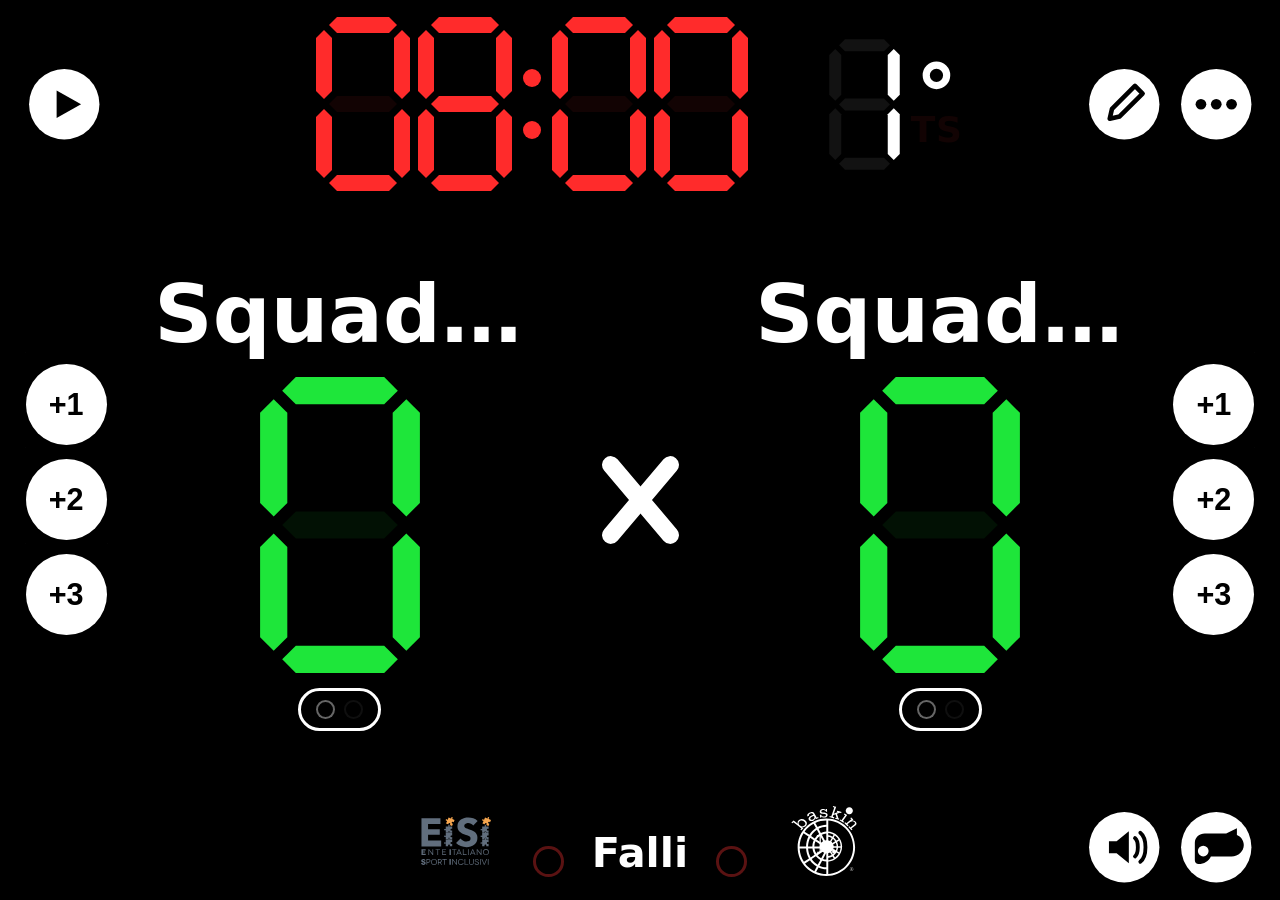
==== pwa/index.html @ ed20d119 "baskin-tabellone-v1.15.4" ====
<!DOCTYPE html>
<html lang="it">
<head>
  <meta charset="UTF-8" />
  <meta name="viewport" content="width=device-width, initial-scale=1.0, maximum-scale=1.0, user-scalable=no, viewport-fit=cover" />
  <title>Tabellone Baskin</title>

  <meta name="theme-color" content="#000000" />
  <meta name="description" content="Tabellone segnapunti per il Baskin: tempo, punti, timeout e bonus. Funziona offline." />

  <!-- PWA -->
  <link rel="manifest" href="manifest.webmanifest" />
  <link rel="icon" href="icons/icon-192.png" />
  <link rel="apple-touch-icon" href="icons/icon-192.png" />
  <meta name="apple-mobile-web-app-capable" content="yes" />
  <meta name="apple-mobile-web-app-status-bar-style" content="black-translucent" />
  <meta name="mobile-web-app-capable" content="yes" />

  <link rel="stylesheet" href="css/styles.css" />
</head>

<body class="mode-game" data-running="false" data-muted="false">

  <main class="board" id="board">

    <!-- ============ BARRA SUPERIORE ============ -->
    <header class="topbar">

      <div class="clock-controls">
        <button class="icon-btn solid" id="btnPlay" type="button" aria-label="Avvia o ferma il tempo">
          <svg viewBox="0 0 100 100" aria-hidden="true">
            <circle cx="50" cy="50" r="46" fill="#fff"/>
            <polygon class="ico-play" points="40,32 72,50 40,68" fill="#000"/>
            <g class="ico-pause" fill="#000"><rect x="38" y="33" width="9" height="34" rx="2"/><rect x="53" y="33" width="9" height="34" rx="2"/></g>
          </svg>
        </button>
        <button class="icon-btn solid" id="btnNext" type="button" aria-label="Periodo successivo">
          <svg viewBox="0 0 100 100" aria-hidden="true">
            <circle cx="50" cy="50" r="46" fill="#fff"/>
            <g fill="#000"><polygon points="33,31 61,50 33,69"/><rect x="63" y="31" width="9" height="38" rx="2"/></g>
          </svg>
        </button>
      </div>

      <div class="clock-period">
        <div class="timer editable" id="timer" role="button" tabindex="0" aria-label="Tempo di gioco"></div>
        <div class="period editable" id="period" role="button" tabindex="0" aria-label="Periodo"></div>
      </div>

      <div class="topbar-actions">
        <!-- pulsanti modalità gioco -->
        <button class="icon-btn ghost only-game" id="btnEdit" type="button" aria-label="Apri impostazioni e correzioni">
          <svg viewBox="0 0 100 100" aria-hidden="true">
            <circle cx="50" cy="50" r="46" fill="#fff"/>
            <path d="M64 26l10 10-30 30-13 3 3-13 30-30Z" fill="none" stroke="#000" stroke-width="6" stroke-linejoin="round"/>
          </svg>
        </button>
        <button class="icon-btn ghost only-game" id="btnMore" type="button" aria-label="Altre opzioni">
          <svg viewBox="0 0 100 100" aria-hidden="true">
            <circle cx="50" cy="50" r="46" fill="#fff"/>
            <g fill="#000"><circle cx="30" cy="50" r="7"/><circle cx="50" cy="50" r="7"/><circle cx="70" cy="50" r="7"/></g>
          </svg>
        </button>
        <!-- pulsante modalità impostazioni -->
        <button class="icon-btn solid only-edit" id="btnConfirm" type="button" aria-label="Conferma ed esci dalle impostazioni">
          <svg viewBox="0 0 100 100" aria-hidden="true">
            <circle cx="50" cy="50" r="46" fill="#fff"/>
            <path d="M30 52l13 14 27-32" fill="none" stroke="#000" stroke-width="8" stroke-linecap="round" stroke-linejoin="round"/>
          </svg>
        </button>
      </div>
    </header>

    <!-- ============ AREA PUNTEGGI ============ -->
    <section class="scores">

      <div class="side-buttons" id="ptsLeft" data-team="1">
        <button class="pts-btn only-game" type="button" data-pts="1">+1</button>
        <button class="pts-btn only-game" type="button" data-pts="2">+2</button>
        <button class="pts-btn only-game" type="button" data-pts="3">+3</button>
        <button class="pts-btn minus only-edit" type="button" data-pts="-1">&minus;1</button>
        <button class="pts-btn minus only-edit" type="button" data-pts="-2">&minus;2</button>
        <button class="pts-btn minus only-edit" type="button" data-pts="-3">&minus;3</button>
      </div>

      <div class="team" data-team="1">
        <div class="team-name editable" id="name1" role="button" tabindex="0">Squadra 1</div>
        <div class="score" id="score1" data-team="1"></div>
        <div class="timeouts" id="timeouts1" data-team="1" aria-label="Timeout Squadra 1"></div>
      </div>

      <div class="vs" aria-hidden="true">
        <svg viewBox="0 0 100 120"><g stroke="#fff" stroke-width="13" stroke-linecap="round"><line x1="28" y1="34" x2="72" y2="86"/><line x1="72" y1="34" x2="28" y2="86"/></g></svg>
      </div>

      <div class="team" data-team="2">
        <div class="team-name editable" id="name2" role="button" tabindex="0">Squadra 2</div>
        <div class="score" id="score2" data-team="2"></div>
        <div class="timeouts" id="timeouts2" data-team="2" aria-label="Timeout Squadra 2"></div>
      </div>

      <div class="side-buttons" id="ptsRight" data-team="2">
        <button class="pts-btn only-game" type="button" data-pts="1">+1</button>
        <button class="pts-btn only-game" type="button" data-pts="2">+2</button>
        <button class="pts-btn only-game" type="button" data-pts="3">+3</button>
        <button class="pts-btn minus only-edit" type="button" data-pts="-1">&minus;1</button>
        <button class="pts-btn minus only-edit" type="button" data-pts="-2">&minus;2</button>
        <button class="pts-btn minus only-edit" type="button" data-pts="-3">&minus;3</button>
      </div>

    </section>

    <!-- ============ POSSESSO (sopra ai falli) ============ -->
    <div class="possession" id="possession" hidden>
      <span class="poss-arrow left" id="possLeft" role="button" tabindex="0" aria-label="Possesso Squadra 1">&#9664;</span>
      <span class="poss-label">Possesso</span>
      <span class="poss-arrow right" id="possRight" role="button" tabindex="0" aria-label="Possesso Squadra 2">&#9654;</span>
    </div>

    <!-- ============ FALLI / BONUS ============ -->
    <footer class="fouls">
      <div class="fouls-head">
        <img src="icons/logos/logo-eisi.svg" alt="" aria-hidden="true" class="brand-logo brand-logo-eisi" />
        <span class="bonus-dot left" id="bonusLeft" aria-label="Bonus Squadra 1"></span>
        <span class="fouls-label">Falli</span>
        <span class="bonus-dot right" id="bonusRight" aria-label="Bonus Squadra 2"></span>
        <img src="icons/logos/logo-baskin.svg" alt="" aria-hidden="true" class="brand-logo brand-logo-baskin" />
      </div>
      <div class="fouls-body">
        <button class="foul-btn only-game" type="button" data-team="0" data-delta="1" aria-label="Aggiungi fallo Squadra 1">+</button>
        <button class="foul-btn only-edit" type="button" data-team="0" data-delta="-1" aria-label="Togli fallo Squadra 1">&minus;</button>
        <div class="foul-num" id="foul1" data-team="1"></div>
        <div class="foul-x" aria-hidden="true">
          <svg viewBox="0 0 100 120"><g stroke="#fff" stroke-width="11" stroke-linecap="round"><line x1="30" y1="38" x2="70" y2="82"/><line x1="70" y1="38" x2="30" y2="82"/></g></svg>
        </div>
        <div class="foul-num" id="foul2" data-team="2"></div>
        <button class="foul-btn only-game" type="button" data-team="1" data-delta="1" aria-label="Aggiungi fallo Squadra 2">+</button>
        <button class="foul-btn only-edit" type="button" data-team="1" data-delta="-1" aria-label="Togli fallo Squadra 2">&minus;</button>
      </div>
    </footer>

    <!-- ============ AZIONI ANGOLO ============ -->
    <div class="corner-actions">
      <button class="icon-btn solid" id="btnHorn" type="button" aria-label="Suona la sirena">
        <svg viewBox="0 0 100 100" aria-hidden="true">
          <circle cx="50" cy="50" r="46" fill="#fff"/>
          <g fill="#000">
            <path d="M30 42v16h10l16 13V29L40 42H30Z"/>
            <path d="M64 38c5 4 5 20 0 24" fill="none" stroke="#000" stroke-width="5" stroke-linecap="round"/>
            <path d="M71 31c9 7 9 31 0 38" fill="none" stroke="#000" stroke-width="5" stroke-linecap="round"/>
          </g>
        </svg>
      </button>
      <button class="icon-btn solid" id="btnWhistle" type="button" aria-label="Suona il fischietto">
        <svg viewBox="0 0 100 100" aria-hidden="true">
          <circle cx="50" cy="50" r="46" fill="#fff"/>
          <g fill="#000">
            <path d="M22 44c0-7 6-12 13-12h28l14-7v9c5 2 9 7 9 13 0 8-7 15-16 15H43c-3 6-9 10-16 10-3 0-5-2-5-5V44Z"/>
            <circle cx="33" cy="55" r="7" fill="#fff"/>
          </g>
        </svg>
      </button>
    </div>

    <div class="corner-actions left only-edit">
      <button class="icon-btn solid danger" id="btnReset" type="button" aria-label="Azzera la partita">
        <svg viewBox="0 0 100 100" aria-hidden="true">
          <circle cx="50" cy="50" r="46" fill="#fff"/>
          <g fill="none" stroke="#000" stroke-width="9" stroke-linecap="round">
            <path d="M74 34a30 30 0 1 0 7 22"/>
          </g>
          <path d="M78 22v18H60Z" fill="#000"/>
        </svg>
      </button>
    </div>

  </main>

  <!-- ============ CONFERMA RESET ============ -->
  <div class="sheet-backdrop" id="resetBackdrop" hidden>
    <div class="sheet" role="dialog" aria-label="Conferma reset">
      <h2>Azzerare la partita?</h2>
      <p class="sheet-text">Punteggi, falli, timeout, tempo, periodo, nomi e colori delle squadre torneranno ai valori iniziali. Le impostazioni di gara restano invariate.</p>
      <div class="sheet-row">
        <button class="sheet-item danger" id="resetConfirm" type="button">Sì, azzera</button>
        <button class="sheet-close" id="resetCancel" type="button">Annulla</button>
      </div>
    </div>
  </div>

  <!-- ============ CONFERMA PERIODO SUCCESSIVO ============ -->
  <div class="sheet-backdrop" id="nextBackdrop" hidden>
    <div class="sheet" role="dialog" aria-label="Conferma periodo successivo">
      <h2 id="nextTitle">Passare al periodo successivo?</h2>
      <p class="sheet-text" id="nextText">Il cronometro verrà riportato al tempo pieno del nuovo periodo.</p>
      <div class="sheet-row">
        <button class="sheet-item" id="nextConfirm" type="button">Sì, avanti</button>
        <button class="sheet-close" id="nextCancel" type="button">Annulla</button>
      </div>
    </div>
  </div>

  <!-- ============ MENU "..." / INFORMAZIONI ============ -->
  <div class="sheet-backdrop" id="moreBackdrop" hidden>
    <div class="sheet" role="dialog" aria-label="Informazioni">
      <h2>Informazioni</h2>
      <div class="about">
        <p class="about-title">Tabellone Baskin</p>
        <p class="about-meta">Versione <span id="aboutVersion">1.15.4</span> — Daniele Lolli (UncleDan)</p>
      </div>
      <!-- verdi: installazione / aggiornamenti / sorgenti -->
      <button class="sheet-item green" id="actInstall" type="button" hidden>Installa app</button>
      <button class="sheet-item green" id="actCheckUpdate" type="button">Verifica aggiornamenti</button>
      <a class="sheet-item sheet-link green" id="actRepo" href="https://github.com/UncleDan/baskin-tabellone" target="_blank" rel="noopener noreferrer">Codice sorgente su GitHub ↗</a>
      <button class="sheet-item green" id="actAboutBaskin" type="button">Cosa è il Baskin</button>
      <!-- solo nell'app Cast (visibili se presente window.CastBridge) -->
      <button class="sheet-item green" id="actCastConnect" type="button" hidden>Indirizzo / QR per la TV</button>
      <button class="sheet-item green" id="actCastRole" type="button" hidden>Ruolo dispositivo…</button>
      <!-- ambra: opzioni di visualizzazione/audio -->
      <button class="sheet-item amber" id="actWake" type="button">Schermo sempre acceso: <span id="wakeState">off</span></button>
      <button class="sheet-item amber" id="actScoreColor" type="button">Punti colore squadra: <span id="scoreColorState">off</span></button>
      <button class="sheet-item amber" id="actMute" type="button">Audio: <span id="muteState">on</span></button>
      <!-- rosso scuro: azioni importanti -->
      <button class="sheet-item darkred" id="actSettings" type="button">Impostazioni partita</button>
      <button class="sheet-item darkred" id="actResetApp" type="button">Reset applicazione</button>
      <button class="sheet-item darkred" id="actQuit" type="button">Chiudi applicazione</button>
      <!-- sempre ultimo: chiude solo il menu -->
      <button class="sheet-close" id="moreClose" type="button">Chiudi menu</button>
    </div>
  </div>

  <!-- ============ COSA È IL BASKIN ============ -->
  <div class="sheet-backdrop" id="baskinInfoBackdrop" hidden>
    <div class="sheet" role="dialog" aria-label="Cosa è il Baskin">
      <h2>Cosa è il Baskin</h2>
      <p class="sheet-text">Il Baskin è uno sport inclusivo per progettazione, nato in Italia nei primi anni duemila, che prevede per regolamento la partecipazione di atleti di entrambi i sessi con e senza disabilità. Il regolamento del Baskin è una proprietà intellettuale di <em>Associazione Baskin</em> ed i campionati in Italia sono organizzati da <em>EISI - Ente Italiano Sport Inclusivi</em>, Ente di Promozione Paralimpica riconosciuto dal <em>Comitato Italiano Paralimpico</em>.</p>
      <div class="sheet-row">
        <a class="sheet-item green" href="https://baskin.it" target="_blank" rel="noopener noreferrer">baskin.it ↗</a>
        <a class="sheet-item green" href="https://eisi.it" target="_blank" rel="noopener noreferrer">eisi.it ↗</a>
      </div>
      <button class="sheet-close" id="baskinInfoClose" type="button">Chiudi</button>
    </div>
  </div>

  <!-- ============ IMPOSTAZIONI PARTITA ============ -->
  <div class="sheet-backdrop" id="settingsBackdrop" hidden>
    <div class="sheet" role="dialog" aria-label="Impostazioni partita">
      <h2>Impostazioni partita</h2>

      <!-- Preset Baskin/Basket -->
      <div class="sheet-row">
        <button class="sheet-item green" id="presetBaskin" type="button">Baskin</button>
        <button class="sheet-item green" id="presetBasket" type="button">Basket FIBA</button>
      </div>

      <!-- Sezione personalizzate -->
      <h3 style="font-size: 0.9em; margin-top: 1em; color: #bdbdbd;">Personalizzate</h3>

      <label class="field">
        <span>Durata periodo (minuti)</span>
        <input type="number" id="cfgMinutes" min="1" max="60" inputmode="numeric" />
      </label>
      <label class="field">
        <span>Numero di periodi</span>
        <input type="number" id="cfgPeriods" min="1" max="12" inputmode="numeric" />
      </label>
      <label class="field">
        <span>Durata supplementari (minuti)</span>
        <input type="number" id="cfgOvertime" min="1" max="30" inputmode="numeric" />
      </label>
      <label class="field">
        <span>Timeout per tempo (1°/2°)</span>
        <input type="number" id="cfgTimeoutsHalf" min="0" max="9" inputmode="numeric" />
      </label>
      <label class="field">
        <span>Timeout per supplementare</span>
        <input type="number" id="cfgTimeoutsOt" min="0" max="9" inputmode="numeric" />
      </label>
      <label class="field">
        <span>Modalità bonus</span>
        <select id="cfgBonusMode">
          <option value="last2">Ultimi 2′ (Baskin)</option>
          <option value="teamFouls">Dopo N falli (Basket)</option>
          <option value="off">Nessuno</option>
        </select>
      </label>
      <label class="field">
        <span>Falli per il bonus (Basket)</span>
        <input type="number" id="cfgBonus" min="1" max="20" inputmode="numeric" />
      </label>
      <label class="field switch">
        <span>Conteggio falli</span>
        <input type="checkbox" id="cfgFouls" />
      </label>
      <label class="field switch">
        <span>Azzera i falli ad ogni periodo</span>
        <input type="checkbox" id="cfgResetFouls" />
      </label>
      <label class="field switch">
        <span>Frecce possesso alternato</span>
        <input type="checkbox" id="cfgPossession" />
      </label>
      <label class="field switch">
        <span>Sirena automatica a fine tempo</span>
        <input type="checkbox" id="cfgAutoHorn" />
      </label>

      <h3 style="font-size: 0.9em; margin-top: 1em; color: #bdbdbd;">Streaming BaskinCam</h3>
      <label class="field switch">
        <span>Attiva invio verso BaskinCam</span>
        <input type="checkbox" id="cfgBaskinCam" />
      </label>
      <label class="field">
        <span>Indirizzo BaskinCam (IP:porta)</span>
        <input type="text" id="cfgBaskinCamHost" inputmode="url" autocomplete="off" autocapitalize="off" spellcheck="false" placeholder="192.168.1.50:8080" />
      </label>

      <div class="sheet-row">
        <button class="sheet-item" id="settingsSave" type="button">Salva</button>
        <button class="sheet-close" id="settingsClose" type="button">Annulla</button>
      </div>
    </div>
  </div>

  <!-- ============ EDITOR TEMPO (rotori) ============ -->
  <div class="sheet-backdrop" id="timeBackdrop" hidden>
    <div class="sheet" role="dialog" aria-label="Imposta il tempo">
      <h2>Imposta il tempo</h2>
      <div class="rotors">
        <div class="rotor-wrap"><div class="rotor" id="rotorMin"></div><small>min</small></div>
        <span class="time-colon">:</span>
        <div class="rotor-wrap"><div class="rotor" id="rotorSec"></div><small>sec</small></div>
        <span class="time-colon">.</span>
        <div class="rotor-wrap"><div class="rotor" id="rotorTenth"></div><small>dec</small></div>
      </div>
      <div class="sheet-row">
        <button class="sheet-item" id="timeApply" type="button">Applica</button>
        <button class="sheet-item secondary" id="timeFull" type="button">Tempo pieno</button>
        <button class="sheet-close" id="timeClose" type="button">Annulla</button>
      </div>
    </div>
  </div>

  <!-- ============ EDITOR PERIODO (rotore) ============ -->
  <div class="sheet-backdrop" id="periodBackdrop" hidden>
    <div class="sheet" role="dialog" aria-label="Imposta il periodo">
      <h2>Imposta il periodo</h2>
      <div class="rotors">
        <div class="rotor-wrap"><div class="rotor wide" id="rotorPeriod"></div><small>periodo</small></div>
      </div>
      <div class="sheet-row">
        <button class="sheet-item" id="periodApply" type="button">Applica</button>
        <button class="sheet-close" id="periodClose" type="button">Annulla</button>
      </div>
    </div>
  </div>

  <!-- ============ AVVISO: RUOTA IN ORIZZONTALE (solo in portrait) ============ -->
  <div id="rotateNotice" role="alertdialog" aria-label="Ruota il dispositivo in orizzontale">
    <svg class="rotate-ico" viewBox="0 0 120 120" aria-hidden="true">
      <rect x="34" y="14" width="52" height="92" rx="10" fill="none" stroke="#fff" stroke-width="5"/>
      <circle cx="60" cy="96" r="4" fill="#fff"/>
      <path d="M18 60a42 42 0 0 1 12-22" fill="none" stroke="#1ee63a" stroke-width="5" stroke-linecap="round"/>
      <path d="M30 30l2 14-14-3z" fill="#1ee63a"/>
      <path d="M102 60a42 42 0 0 1-12 22" fill="none" stroke="#1ee63a" stroke-width="5" stroke-linecap="round"/>
      <path d="M90 90l-2-14 14 3z" fill="#1ee63a"/>
    </svg>
    <p class="rotate-title">Ruota il dispositivo</p>
    <p class="rotate-sub">Il tabellone funziona in orizzontale (landscape)</p>
    <button id="rotateInstall" class="rotate-install" type="button" hidden>Installa app</button>
  </div>

  <!-- ============ TOAST ============ -->
  <div class="toast" id="toast" hidden></div>

  <script src="js/app.js"></script>
</body>
</html>
---- pwa/css/styles.css ----
/* =====================================================================
   Tabellone Baskin - foglio di stile
   Replica fedele delle due schermate: principale e impostazioni.
   ===================================================================== */

:root{
  --bg: #000;
  --white: #ffffff;
  --green: #1ee63a;   /* punteggi  */
  --red:   #ff2b2b;   /* tempo     */
  --yellow:#ffd21a;   /* falli     */
  --dimseg: 0.07;     /* opacità dei segmenti spenti del display LED */
  --dash: #ffffff;    /* bordo tratteggiato in modalità impostazioni */
  --bonus-off:#5a1212; /* freccia bonus spenta */
  --gap: clamp(6px, 1.2vw, 18px);
  --radius: 16px;
  font-size: 16px;
}

*{ box-sizing: border-box; -webkit-tap-highlight-color: transparent; }

html,body{ height:100%; margin:0; }

body{
  background: var(--bg);
  color: var(--white);
  font-family: system-ui, -apple-system, "Segoe UI", Roboto, Arial, sans-serif;
  overflow: hidden;
  user-select: none;
  -webkit-user-select: none;
  touch-action: manipulation;
}

/* ----- Visibilità per modalità ----- */
body.mode-game .only-edit{ display:none !important; }
body.mode-edit .only-game{ display:none !important; }

/* ----- Struttura tabellone ----- */
.board{
  position: relative;
  height: 100dvh;
  height: 100vh;
  display: flex;
  flex-direction: column;
  padding: clamp(8px, 1.6vh, 22px) clamp(10px, 2vw, 34px);
  gap: clamp(4px, 1vh, 14px);
}

/* =====================================================================
   BARRA SUPERIORE
   ===================================================================== */
.topbar{
  display: grid;
  grid-template-columns: 1fr auto 1fr;
  align-items: center;
  gap: var(--gap);
  min-height: 0;
}
.clock-controls{ justify-self: start; display:flex; align-items:center; gap: var(--gap); }
.topbar-actions{ justify-self: end; display:flex; align-items:center; gap: var(--gap); }
/* timer + periodo come gruppo centrale; il periodo è vicino al crono
   (circa 0,75 della larghezza di una cifra ≈ 0,42 della sua altezza) */
.clock-period{ justify-self: center; display:flex; align-items:center; gap: clamp(30px, 8vh, 84px); }

#btnNext{ display:none; }
body.mode-game.end-of-period #btnNext{ display:grid; }

.icon-btn{
  flex: 0 0 auto;
  width: clamp(46px, 8.5vh, 96px);
  height: clamp(46px, 8.5vh, 96px);
  padding: 0; margin: 0; border: 0; background: transparent;
  cursor: pointer;
  display: grid; place-items: center;
  transition: transform .05s ease;
}
.icon-btn:active{ transform: scale(.92); }
.icon-btn svg{ width: 100%; height: 100%; display:block; }
.icon-btn:focus-visible{ outline: 3px solid #4ea1ff; outline-offset: 2px; border-radius: 50%; }

/* play/pausa: mostra l'icona giusta in base allo stato */
.ico-pause{ display:none; }
body[data-running="true"] #btnPlay .ico-play{ display:none; }
body[data-running="true"] #btnPlay .ico-pause{ display:block; }
/* in modalità impostazioni il play è presente ma bloccato */
body.mode-edit #btnPlay{ opacity:.35; pointer-events:none; }

/* periodo: cifra a LED bianca + spie ° (sopra) / TS (sotto) */
.period{
  display: flex;
  align-items: center;
  gap: clamp(4px, 1vh, 12px);
  padding: .05em .25em;
  line-height: 1;
}
.period-num{ color: #fff; display:flex; }
/* la cifra del periodo è alta il 75% di quella del cronometro */
.period-num .seg-digit{ height: clamp(57px, 15vh, 155px); }
.period-num .seg{ fill: currentColor; }
.period-num .seg.off{ opacity: var(--dimseg); }

.period-ind{
  display: flex;
  flex-direction: column;
  align-items: center;
  justify-content: center;
  gap: clamp(3px, 0.8vh, 9px);
}
.ind-deg{ height: clamp(18px, 5vh, 48px); width:auto; color:#fff; opacity: var(--dimseg); }
.ind-ts{
  font-weight: 900;
  font-size: clamp(14px, 4vh, 40px);
  letter-spacing: .02em;
  color: var(--red);
  opacity: var(--dimseg);
}
/* si accende solo una spia: ° per i quarti ordinari, TS per i supplementari */
.period:not(.ot) .ind-deg{ opacity: 1; }
.period.ot .ind-ts{ opacity: 1; text-shadow: 0 0 10px rgba(255,43,43,.6); }

/* =====================================================================
   AREA PUNTEGGI
   ===================================================================== */
.scores{
  flex: 1 1 auto;
  display: grid;
  grid-template-columns: auto 1fr auto 1fr auto;
  align-items: center;
  gap: var(--gap);
  min-height: 0;
}

.side-buttons{
  display: flex;
  flex-direction: column;
  gap: clamp(6px, 1.6vh, 20px);
}
.pts-btn{
  width: clamp(48px, 9vh, 104px);
  height: clamp(48px, 9vh, 104px);
  border-radius: 50%;
  border: 0;
  background: var(--white);
  color: #000;
  font-weight: 800;
  font-size: clamp(18px, 3.4vh, 40px);
  cursor: pointer;
  transition: transform .05s ease, background .1s ease;
}
.pts-btn:active{ transform: scale(.9); background:#dcdcdc; }
/* tasti di correzione punteggio in modifica (-1/-2/-3) */
.pts-btn.minus{ background:#ffd9d9; color:#7a0000; }
.pts-btn.minus:active{ background:#ffc2c2; }

.team{
  display: flex;
  flex-direction: column;
  align-items: center;
  justify-content: center;
  min-width: 0;
  gap: clamp(4px, 1.2vh, 16px);
}
.team-name{
  font-weight: 800;
  font-size: clamp(33px, 9vh, 96px);
  line-height: 1.05;
  text-align: center;
  padding: .05em .4em;
  max-width: 100%;
  white-space: nowrap;
  overflow: hidden;
  text-overflow: ellipsis;
}

/* display a 7 segmenti */
.score{ color: var(--green); }
/* alone bianco per punteggi con colore scuro (leggibilità su fondo nero) */
.score.outline-svg{ filter: drop-shadow(0 0 1.5px #fff) drop-shadow(0 0 1.5px #fff); }
.score .seg-digit{ height: clamp(96px, 34vh, 340px); }
.foul-num{ color: var(--yellow); }
.foul-num .seg-digit{ height: clamp(40px, 12vh, 120px); }
.timer{ color: var(--red); display:flex; align-items:center; }
.timer .seg-digit{ height: clamp(76px, 20vh, 207px); }

.score, .foul-num, .timer{ display:flex; align-items:center; justify-content:center; gap:.12em; }
.seg-digit{ display:block; width:auto; }
.seg-digit .seg{ fill: currentColor; }
.seg-digit .seg.off{ opacity: var(--dimseg); }
.seg-colon{ height: clamp(76px, 20vh, 207px); width:auto; color: var(--red); }
.seg-colon .dot{ fill: currentColor; }

/* timeout */
.timeouts{
  display: inline-flex;
  align-items: center;
  gap: clamp(5px, 1.1vh, 12px);
  border: 3px solid var(--white);
  border-radius: 999px;
  padding: clamp(4px,1vh,9px) clamp(8px,1.6vh,16px);
  cursor: pointer;
}
.to-dot{
  width: clamp(10px, 2.1vh, 22px);
  height: clamp(10px, 2.1vh, 22px);
  border-radius: 50%;
  background: transparent;
  box-shadow: inset 0 0 0 2px rgba(255,255,255,.4);  /* spento: anello tenue */
  transition: background .1s ease, box-shadow .1s ease;
}
.to-dot.on{
  background: var(--white);                            /* acceso: pieno */
  box-shadow: 0 0 8px rgba(255,255,255,.55);
}
.to-dot.blocked{
  background: transparent;                              /* non disponibile in questo quarto */
  box-shadow: inset 0 0 0 2px rgba(255,255,255,.12);
  opacity: .5;
}

/* X centrale */
.vs{ display:grid; place-items:center; }
.vs svg{ height: clamp(60px, 18vh, 170px); width:auto; }

/* =====================================================================
   FALLI / BONUS
   ===================================================================== */
.fouls{
  flex: 0 0 auto;
  display: flex;
  flex-direction: column;
  align-items: center;
  gap: clamp(2px, .8vh, 10px);
  padding-bottom: clamp(2px,1vh,12px);
}
.fouls-head{ display:flex; align-items:center; gap: clamp(10px,2.4vw,28px); }
.fouls-label{ font-weight: 800; font-size: clamp(20px, 4.6vh, 46px); }
/* bonus a pallini (uno per squadra): spento = anello tenue, acceso = rosso pieno */
.bonus-dot{
  width: clamp(16px, 3.4vh, 34px);
  height: clamp(16px, 3.4vh, 34px);
  border-radius: 50%;
  background: transparent;
  box-shadow: inset 0 0 0 3px var(--bonus-off);
  transition: background .15s ease, box-shadow .15s ease;
}
.bonus-dot.active{
  background: var(--red);
  box-shadow: 0 0 12px rgba(255,43,43,.7);
}

/* bonus automatico negli ultimi 2': enfasi sull'etichetta e pallini pulsanti */
body.auto-bonus .fouls-label::after{
  content: " · BONUS";
  color: var(--red);
  font-size: .6em;
  letter-spacing: .04em;
}
body.auto-bonus .bonus-dot.active{ animation: bonusPulse 1s ease-in-out infinite; }
@keyframes bonusPulse{ 0%,100%{ opacity:1; } 50%{ opacity:.45; } }

/* ---- Possesso alternato (sopra ai falli) ---- */
.possession{
  flex: 0 0 auto;
  display: flex;
  align-items: center;
  justify-content: center;
  gap: clamp(10px, 2.4vw, 28px);
  padding-top: clamp(2px, .8vh, 10px);
}
.possession[hidden]{ display:none; }
.poss-label{ font-weight: 800; font-size: clamp(15px, 3.4vh, 32px); letter-spacing:.02em; }
.poss-arrow{
  color: var(--bonus-off);
  font-size: clamp(20px, 4.6vh, 44px);
  line-height: 1;
  cursor: pointer;
  user-select: none;
  transition: color .15s ease, text-shadow .15s ease;
}
.poss-arrow.active{ color: var(--green); text-shadow: 0 0 10px rgba(30,230,58,.7); }

.fouls-body{ display:flex; align-items:center; gap: clamp(8px,1.8vw,22px); }
/* contatori e tasti falli visibili solo col conteggio falli attivo */
body:not(.manual-fouls) .fouls-body{ display:none; }
.foul-btn{
  width: clamp(40px, 7.5vh, 84px);
  height: clamp(40px, 7.5vh, 84px);
  border-radius: 50%;
  border: 0;
  background: var(--white);
  color: #000;
  font-weight: 800;
  font-size: clamp(20px, 3.6vh, 44px);
  line-height: 1;
  cursor: pointer;
  transition: transform .05s ease;
}
.foul-btn:active{ transform: scale(.9); }
.foul-x svg{ height: clamp(34px, 8vh, 78px); width:auto; }

/* =====================================================================
   AZIONI ANGOLO (sirena / muto)
   ===================================================================== */
.corner-actions{
  position: absolute;
  right: clamp(10px, 2vw, 34px);
  bottom: clamp(8px, 1.6vh, 22px);
  display: flex;
  gap: var(--gap);
}
.corner-actions.left{
  right: auto;
  left: clamp(10px, 2vw, 34px);
}
/* pulsante pericoloso (reset) */
.icon-btn.danger circle{ fill:#ff5a5a; }
.sheet-item.danger{ background:#d23b3b; color:#fff; }

/* =====================================================================
   MODALITA' IMPOSTAZIONI: bordi tratteggiati sugli elementi modificabili
   ===================================================================== */
body.mode-edit .editable{
  border: 3px dashed var(--dash);
  border-radius: 12px;
  cursor: pointer;
}
body.mode-edit .timer.editable{ padding: .1em .4em; }
body.mode-edit .team-name.editable{ outline: none; }

/* nome squadra come campo di testo in modifica */
.team-name-input{
  display: none;
  font: inherit;
  font-weight: 800;
  font-size: clamp(33px, 9vh, 96px);
  text-align: center;
  background: transparent;
  color: var(--white);
  border: 3px dashed var(--dash);
  border-radius: 12px;
  padding: .05em .4em;
  max-width: 100%;
  width: 8em;
}
body.mode-edit .team-name{ display:none; }
body.mode-edit .team-name-input{ display:block; }

/* lieve bordatura bianca per colori scuri (leggibilità su fondo nero) */
.team-name.outline, .team-name-input.outline{
  text-shadow: -1.5px -1.5px 0 #fff, 1.5px -1.5px 0 #fff, -1.5px 1.5px 0 #fff, 1.5px 1.5px 0 #fff, 0 0 2px #fff;
}

/* selettore colore del nome (solo in modifica) */
.color-row{
  display: none;
  justify-content: center;
  flex-wrap: wrap;
  gap: clamp(6px, 1.4vh, 12px);
  margin-top: clamp(6px, 1.2vh, 14px);
}
body.mode-edit .color-row{ display: flex; }
.swatch{
  width: clamp(26px, 4.4vh, 40px);
  height: clamp(26px, 4.4vh, 40px);
  padding: 0;
  border-radius: 50%;
  border: 2px solid rgba(255,255,255,.45);
  cursor: pointer;
  box-shadow: 0 0 0 1px rgba(0,0,0,.6) inset;
}
.swatch.sel{ border-color:#4ea1ff; box-shadow: 0 0 0 3px rgba(78,161,255,.5); }
.swatch.custom{
  background: conic-gradient(red, yellow, lime, aqua, blue, magenta, red);
  position: relative;
  -webkit-appearance: none; appearance: none;
}
.swatch.custom::-webkit-color-swatch-wrapper{ padding:0; }
.swatch.custom::-webkit-color-swatch{ border:none; border-radius:50%; opacity:0; }
.swatch.custom::-moz-color-swatch{ border:none; border-radius:50%; opacity:0; }


/* =====================================================================
   FOGLI MODALI (menu, impostazioni, editor tempo)
   ===================================================================== */
.sheet-backdrop{
  position: fixed; inset:0;
  background: rgba(0,0,0,.72);
  display: grid; place-items: center;
  z-index: 50;
  padding: 16px;
}
.sheet-backdrop[hidden]{ display:none; }
.sheet{
  background:#141414;
  border:1px solid #2c2c2c;
  border-radius: 18px;
  width: min(480px, 94vw);
  max-height: 92vh;
  overflow:auto;
  padding: 20px;
  display:flex; flex-direction:column; gap:12px;
}
.sheet h2{ margin:0 0 6px; font-size: 22px; }
.about{ background:#1d1d1d; border-radius:12px; padding:12px 14px; }
.about-title{ margin:0; font-weight:800; font-size:18px; }
.about-meta{ margin:4px 0 0; color:#bdbdbd; font-size:14px; }
.sheet-item, .sheet-close{
  font: inherit;
  font-weight: 600;
  padding: 14px 16px;
  border-radius: 12px;
  border: 0;
  cursor: pointer;
  text-align: left;
}
/* link nel menu (es. repository): stesso aspetto di un sheet-item */
a.sheet-link{ display:block; text-decoration:none; }
.sheet-item{ background:#2a6df0; color:#fff; }
.sheet-item.secondary{ background:#2b2b2b; color:#fff; }
/* gruppi colore del menu "…" */
.sheet-item.green{ background:#2e9e4f; color:#fff; }
.sheet-item.amber{ background:#b07d12; color:#fff; }
.sheet-item.darkred{ background:#8a2222; color:#fff; }
.sheet-item:active{ filter:brightness(.9); }
.sheet-close{ background:#2b2b2b; color:#fff; text-align:center; }
.sheet-text{ margin:0; color:#cfcfcf; font-size:15px; line-height:1.4; }
.sheet-row{ display:flex; gap:10px; flex-wrap:wrap; }
.sheet-row > *{ flex:1 1 120px; }

.field{ display:flex; align-items:center; justify-content:space-between; gap:12px; background:#1d1d1d; padding:12px 14px; border-radius:12px; }
.field span{ font-weight:600; }
.field input[type="number"]{ width:5em; font:inherit; padding:8px; border-radius:8px; border:1px solid #3a3a3a; background:#0d0d0d; color:#fff; text-align:center; }
.field.switch input{ width:24px; height:24px; }

/* editor tempo */
/* rotori (picker a rotella) */
.rotors{ display:flex; align-items:flex-start; justify-content:center; gap:14px; padding:6px 0; }
.time-colon{ font-size:40px; font-weight:800; align-self:flex-start; margin-top:48px; }
.rotor-wrap{ position:relative; display:flex; flex-direction:column; align-items:center; gap:6px; }
.rotor-wrap small{ color:#aaa; font-weight:600; }
/* banda centrale di selezione (slot centrale = 44px, dopo 44px di padding) */
.rotor-wrap::before{
  content:'';
  position:absolute; left:0; right:0; top:44px; height:44px;
  border-top:2px solid rgba(255,255,255,.22);
  border-bottom:2px solid rgba(255,255,255,.22);
  pointer-events:none;
}
.rotor{
  width: clamp(64px, 16vw, 96px);
  height: 132px;                 /* 3 slot da 44px */
  overflow-y: scroll;
  scroll-snap-type: y mandatory;
  padding-block: 44px;           /* permette di centrare primo/ultimo elemento */
  background:#0d0d0d;
  border:1px solid #333;
  border-radius:14px;
  scrollbar-width:none; -ms-overflow-style:none;
  overscroll-behavior: contain;
  touch-action: pan-y;
}
.rotor.wide{ width: clamp(96px, 26vw, 150px); }
.rotor::-webkit-scrollbar{ display:none; }
.rotor-item{
  height:44px;
  scroll-snap-align:center;
  display:flex; align-items:center; justify-content:center;
  font-size:26px; font-weight:800; font-variant-numeric:tabular-nums;
  color:#7d7d7d; cursor:pointer;
  transition: color .12s ease, transform .12s ease;
}
.rotor-item.sel{ color:#fff; transform:scale(1.14); }

/* toast */
.toast{
  position: fixed;
  left:50%; bottom: 14vh; transform: translateX(-50%);
  background:#fff; color:#000; font-weight:700;
  padding: 10px 18px; border-radius: 999px;
  z-index: 60; box-shadow:0 6px 24px rgba(0,0,0,.5);
}
.toast[hidden]{ display:none; }

/* accessibilità: rispetta riduzione movimento */
@media (prefers-reduced-motion: reduce){
  *{ transition: none !important; }
}

/* suggerimento rotazione in portrait stretto */
@media (orientation: portrait) and (max-width: 560px){
  .board::after{
    content: "Ruota il dispositivo in orizzontale per la vista completa";
    position: absolute; inset: auto 8px 8px; text-align:center;
    color:#888; font-size:13px;
  }
}

/* =====================================================================
   AVVISO ORIENTAMENTO: in verticale copre l'app e chiede di ruotare
   ===================================================================== */
#rotateNotice{ display: none; }

@media (orientation: portrait){
  #rotateNotice{
    display: flex;
    position: fixed;
    inset: 0;
    z-index: 9999;                 /* sopra fogli modali e toast */
    flex-direction: column;
    align-items: center;
    justify-content: center;
    gap: clamp(14px, 3vh, 26px);
    background: #000;
    color: #fff;
    text-align: center;
    padding: 24px;
  }
  /* nasconde il layout (pensato per landscape) per evitare che si "incasini" */
  body > main,
  .corner-actions{ visibility: hidden; }
  body{ overflow: hidden; }
}

.rotate-ico{
  width: clamp(110px, 38vw, 200px);
  height: auto;
  animation: rotateHint 2.4s ease-in-out infinite;
  transform-origin: 50% 50%;
}
@keyframes rotateHint{
  0%, 55%   { transform: rotate(0deg); }
  75%, 100% { transform: rotate(-90deg); }
}
.rotate-title{
  margin: 0;
  font-weight: 800;
  font-size: clamp(22px, 6vw, 34px);
}
.rotate-sub{
  margin: 0;
  font-weight: 600;
  color: #bdbdbd;
  font-size: clamp(14px, 4vw, 19px);
}
.rotate-install{
  margin-top: clamp(8px, 2vh, 18px);
  padding: clamp(10px,2.4vh,16px) clamp(20px,6vw,34px);
  font-size: clamp(15px, 4.4vw, 20px);
  font-weight: 800;
  color: #fff;
  background: #2e9e4f;
  border: none;
  border-radius: 12px;
  cursor: pointer;
}
.rotate-install:active{ background: #268043; }
@media (prefers-reduced-motion: reduce){
  .rotate-ico{ animation: none; }
}

/* =====================================================================
   MODALITÀ SOLA VISUALIZZAZIONE (?display=1)
   Mostra il tabellone come sul display/TV, senza alcun comando.
   Si mantiene il layout del tabellone: i comandi diventano invisibili
   (visibility) così punteggi, tempo, periodo restano nella stessa posizione.
   ===================================================================== */
body.display-only .clock-controls,
body.display-only .topbar-actions,
body.display-only .corner-actions,
body.display-only .pts-btn,
body.display-only .foul-btn{
  visibility: hidden !important;
}
body.display-only #btnNext{ display: none !important; }

/* elementi che restano visibili ma non interattivi */
body.display-only #timer,
body.display-only #period,
body.display-only #name1,
body.display-only #name2,
body.display-only .timeouts,
body.display-only #possLeft,
body.display-only #possRight{
  pointer-events: none !important;
  cursor: default !important;
}
/* niente affordance di modifica (bordo tratteggiato) sul display */
body.display-only .editable{ border-color: transparent !important; }
/* i nomi sono di sola lettura */
body.display-only #name1,
body.display-only #name2{
  -webkit-user-select: none; user-select: none;
  background: transparent !important;
}

/* =====================================================================
   LOGHI (marchio EISI / Baskin) affiancati al "bonus falli"
   EISI a sinistra (positivo, colori naturali); Baskin a destra
   (negativo, silhouette bianca). Bottom-aligned con la riga dei falli,
   pieni (nessuna trasparenza), non interattivi.
   ===================================================================== */
.fouls-head{ align-items: flex-end; }   /* tutto allineato in basso, loghi inclusi */
.brand-logo{
  height: clamp(40px, 8vh, 82px);
  width: auto;
  display: block;
  pointer-events: none;                  /* mai un ostacolo al tocco */
  align-self: flex-end;                  /* base allineata alla riga falli */
}
/* EISI: positivo, colori originali del logo */
.brand-logo-eisi{ margin-right: clamp(4px, 1vw, 14px); }
/* Baskin: negativo (silhouette bianca) per risaltare sul fondo scuro */
.brand-logo-baskin{
  margin-left: clamp(4px, 1vw, 14px);
  filter: brightness(0) invert(1);
}
/* in modalità impostazioni i loghi si tolgono per non affollare i comandi di modifica */
body.mode-edit .brand-logo{ display:none; }
/* su schermi molto bassi (landscape stretto) i loghi si nascondono */
@media (max-height: 340px){
  .brand-logo{ display:none; }
}
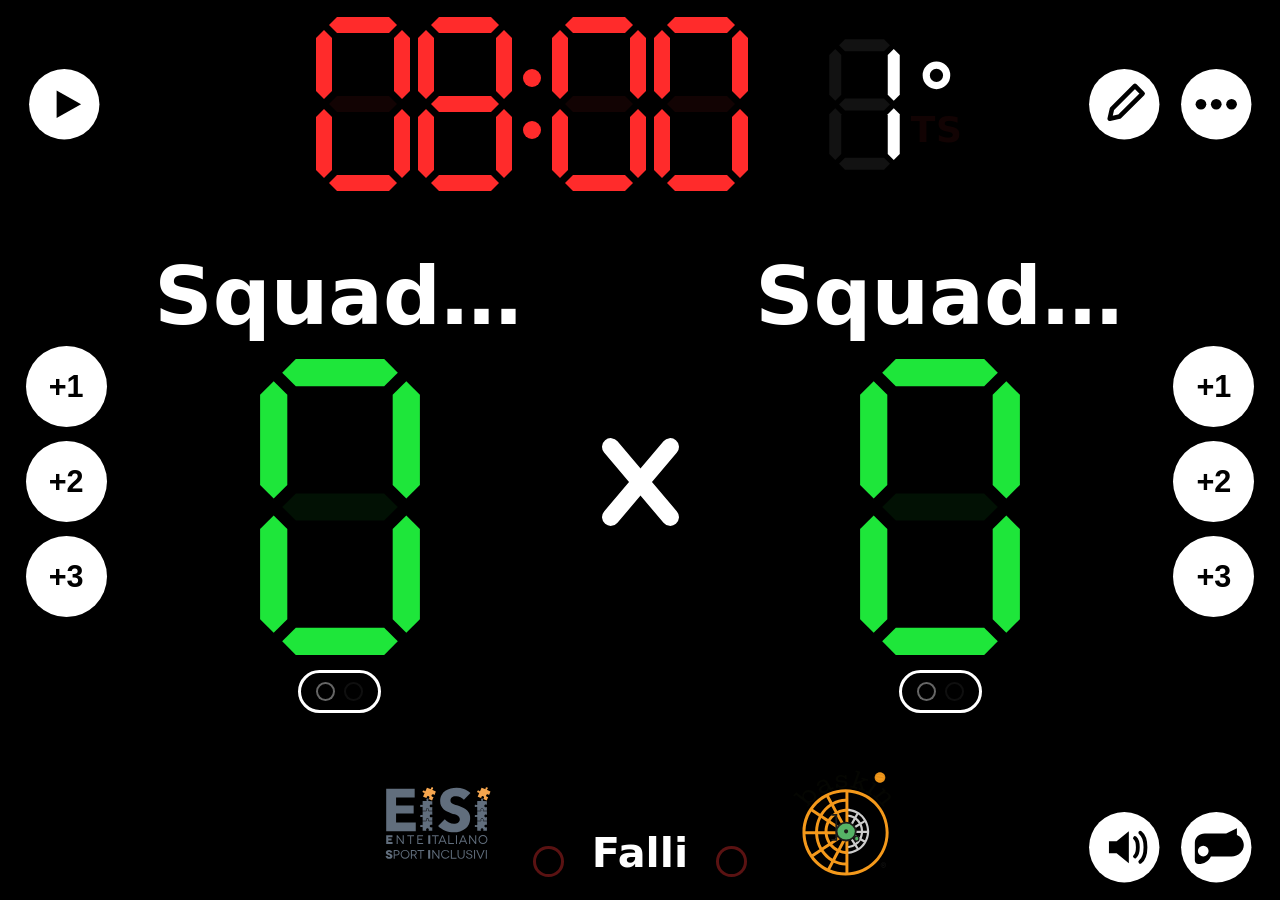
==== commit d8dad848: "baskin-tabellone-v1.16.0" ====
--- a/pwa/index.html
+++ b/pwa/index.html
@@ -206,7 +206,7 @@
       <h2>Informazioni</h2>
       <div class="about">
         <p class="about-title">Tabellone Baskin</p>
-        <p class="about-meta">Versione <span id="aboutVersion">1.15.4</span> — Daniele Lolli (UncleDan)</p>
+        <p class="about-meta">Versione <span id="aboutVersion">1.16.0</span> — Daniele Lolli (UncleDan)</p>
       </div>
       <!-- verdi: installazione / aggiornamenti / sorgenti -->
       <button class="sheet-item green" id="actInstall" type="button" hidden>Installa app</button>
@@ -238,6 +238,7 @@
         <a class="sheet-item green" href="https://baskin.it" target="_blank" rel="noopener noreferrer">baskin.it ↗</a>
         <a class="sheet-item green" href="https://eisi.it" target="_blank" rel="noopener noreferrer">eisi.it ↗</a>
       </div>
+      <p class="sheet-text disclaimer">«EISI» e «Baskin» sono marchi registrati rispettivamente da Ente Italiano Sport Inclusivi e Associazione Baskin.</p>
       <button class="sheet-close" id="baskinInfoClose" type="button">Chiudi</button>
     </div>
   </div>
@@ -247,14 +248,16 @@
     <div class="sheet" role="dialog" aria-label="Impostazioni partita">
       <h2>Impostazioni partita</h2>
 
-      <!-- Preset Baskin/Basket -->
-      <div class="sheet-row">
+      <!-- Modalità: Baskin / Basket FIBA / Personalizza -->
+      <div class="sheet-row sheet-row-3">
         <button class="sheet-item green" id="presetBaskin" type="button">Baskin</button>
         <button class="sheet-item green" id="presetBasket" type="button">Basket FIBA</button>
-      </div>
-
-      <!-- Sezione personalizzate -->
-      <h3 style="font-size: 0.9em; margin-top: 1em; color: #bdbdbd;">Personalizzate</h3>
+        <button class="sheet-item green" id="presetCustom" type="button">Personalizza</button>
+      </div>
+
+      <!-- Parametri di gara (modificabili solo in "Personalizza") -->
+      <h3 style="font-size: 0.9em; margin-top: 1em; color: #bdbdbd;">Parametri di gara</h3>
+      <div id="disciplineFields">
 
       <label class="field">
         <span>Durata periodo (minuti)</span>
@@ -304,6 +307,8 @@
         <span>Sirena automatica a fine tempo</span>
         <input type="checkbox" id="cfgAutoHorn" />
       </label>
+
+      </div><!-- /disciplineFields -->
 
       <h3 style="font-size: 0.9em; margin-top: 1em; color: #bdbdbd;">Streaming BaskinCam</h3>
       <label class="field switch">
--- a/pwa/css/styles.css
+++ b/pwa/css/styles.css
@@ -601,22 +601,45 @@
    ===================================================================== */
 .fouls-head{ align-items: flex-end; }   /* tutto allineato in basso, loghi inclusi */
 .brand-logo{
-  height: clamp(40px, 8vh, 82px);
+  height: clamp(60px, 12vh, 123px);      /* +150% rispetto a prima */
   width: auto;
   display: block;
   pointer-events: none;                  /* mai un ostacolo al tocco */
   align-self: flex-end;                  /* base allineata alla riga falli */
 }
-/* EISI: positivo, colori originali del logo */
+/* EISI: versione trasparente, colori originali del logo */
 .brand-logo-eisi{ margin-right: clamp(4px, 1vw, 14px); }
-/* Baskin: negativo (silhouette bianca) per risaltare sul fondo scuro */
-.brand-logo-baskin{
-  margin-left: clamp(4px, 1vw, 14px);
-  filter: brightness(0) invert(1);
-}
+/* Baskin: versione negativa già pronta (nessun filtro applicato) */
+.brand-logo-baskin{ margin-left: clamp(4px, 1vw, 14px); }
 /* in modalità impostazioni i loghi si tolgono per non affollare i comandi di modifica */
 body.mode-edit .brand-logo{ display:none; }
 /* su schermi molto bassi (landscape stretto) i loghi si nascondono */
 @media (max-height: 340px){
   .brand-logo{ display:none; }
 }
+
+/* =====================================================================
+   LOGHI: visibilità e impostazioni (modalità Baskin/FIBA/Personalizza)
+   ===================================================================== */
+/* i loghi si nascondono quando non sono ammessi (governato dal JS: solo
+   con DEFAULT_SHOW_LOGOS true e preset Baskin) */
+body.hide-logos .brand-logo{ display: none !important; }
+
+/* i tre pulsanti modalità stanno su una riga (con wrap se serve) */
+.sheet-row-3 > *{ flex: 1 1 92px; }
+/* pulsante modalità attivo */
+.sheet-item.is-active{
+  outline: 3px solid #fff;
+  outline-offset: -3px;
+  filter: brightness(1.05);
+}
+/* campi di gara bloccati (modalità Baskin/FIBA): visibili ma non modificabili */
+#disciplineFields.fields-locked{ opacity: .55; }
+#disciplineFields.fields-locked .field{ cursor: default; }
+
+/* disclaimer marchi nel pannello "Cosa è il Baskin" */
+.sheet-text.disclaimer{
+  font-size: 0.82em;
+  color: #9a9a9a;
+  margin-top: 0.6em;
+}
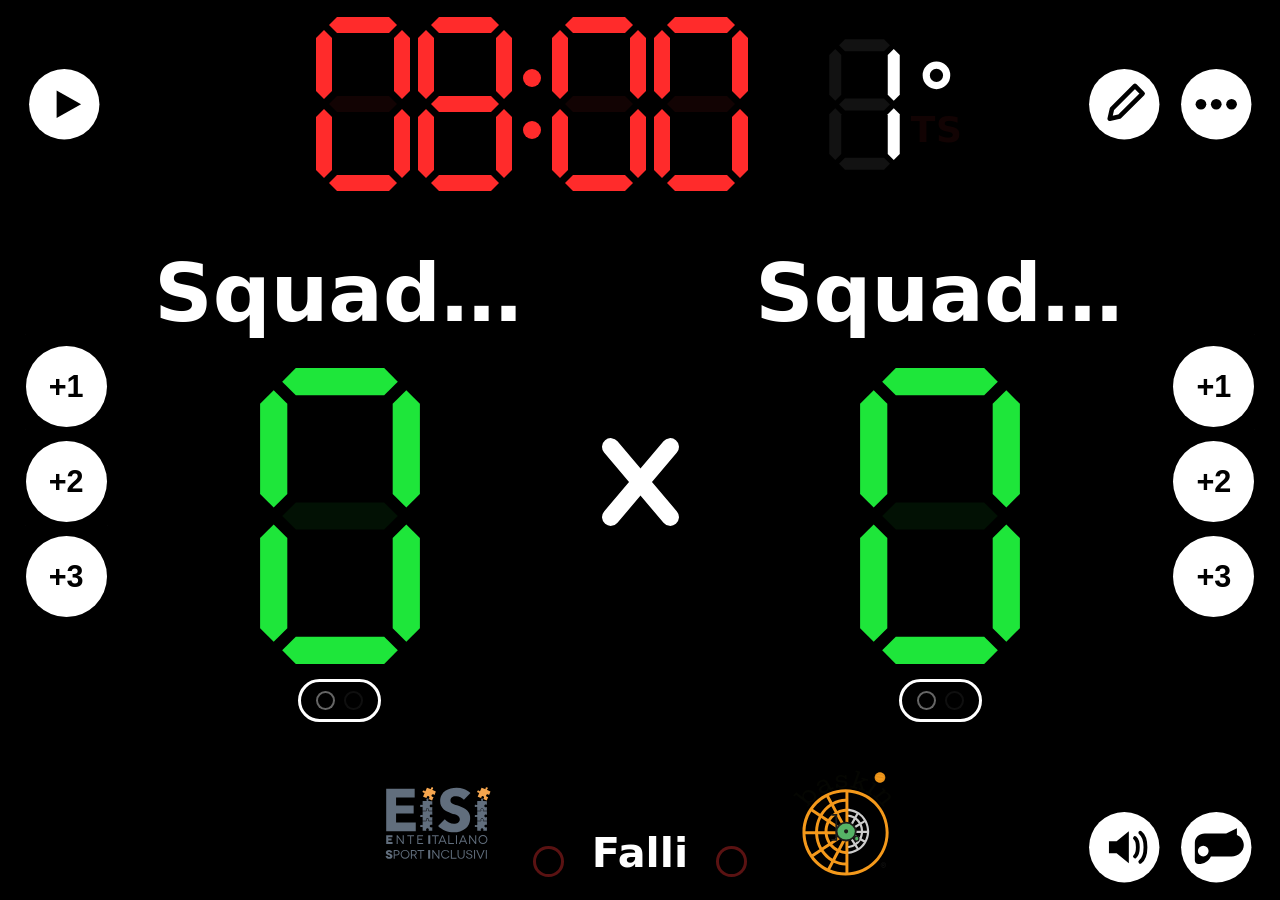
==== commit cdd9404d: "baskin-tabellone-v1.16.1" ====
--- a/pwa/index.html
+++ b/pwa/index.html
@@ -233,12 +233,12 @@
   <div class="sheet-backdrop" id="baskinInfoBackdrop" hidden>
     <div class="sheet" role="dialog" aria-label="Cosa è il Baskin">
       <h2>Cosa è il Baskin</h2>
-      <p class="sheet-text">Il Baskin è uno sport inclusivo per progettazione, nato in Italia nei primi anni duemila, che prevede per regolamento la partecipazione di atleti di entrambi i sessi con e senza disabilità. Il regolamento del Baskin è una proprietà intellettuale di <em>Associazione Baskin</em> ed i campionati in Italia sono organizzati da <em>EISI - Ente Italiano Sport Inclusivi</em>, Ente di Promozione Paralimpica riconosciuto dal <em>Comitato Italiano Paralimpico</em>.</p>
+      <p class="sheet-text">Il Baskin è uno sport fondato sul basket, inclusivo per progettazione, che prevede per regolamento la partecipazione simultanea degli atleti senza divisione in categorie grazie ad un sistema basato sui ruoli in campo: atleti di entrambi i sessi, con e senza disabilità, con disabilità fisiche e/o cognitive giocano insieme sullo stesso campo la stessa partita. Il regolamento del Baskin è una proprietà intellettuale di <em>Associazione Baskin</em> ed i campionati in Italia sono organizzati da <em>EISI - Ente Italiano Sport Inclusivi</em>, Ente di Promozione Paralimpica riconosciuto dal <em>Comitato Italiano Paralimpico</em>.</p>
       <div class="sheet-row">
         <a class="sheet-item green" href="https://baskin.it" target="_blank" rel="noopener noreferrer">baskin.it ↗</a>
         <a class="sheet-item green" href="https://eisi.it" target="_blank" rel="noopener noreferrer">eisi.it ↗</a>
       </div>
-      <p class="sheet-text disclaimer">«EISI» e «Baskin» sono marchi registrati rispettivamente da Ente Italiano Sport Inclusivi e Associazione Baskin.</p>
+      <p class="sheet-text disclaimer">I loghi «EISI» e «Baskin» sono marchi registrati rispettivamente da Ente Italiano Sport Inclusivi e Associazione Baskin.</p>
       <button class="sheet-close" id="baskinInfoClose" type="button">Chiudi</button>
     </div>
   </div>
--- a/pwa/css/styles.css
+++ b/pwa/css/styles.css
@@ -163,9 +163,9 @@
 .team-name{
   font-weight: 800;
   font-size: clamp(33px, 9vh, 96px);
-  line-height: 1.05;
+  line-height: 1.2;
   text-align: center;
-  padding: .05em .4em;
+  padding: .05em .4em .12em;
   max-width: 100%;
   white-space: nowrap;
   overflow: hidden;
